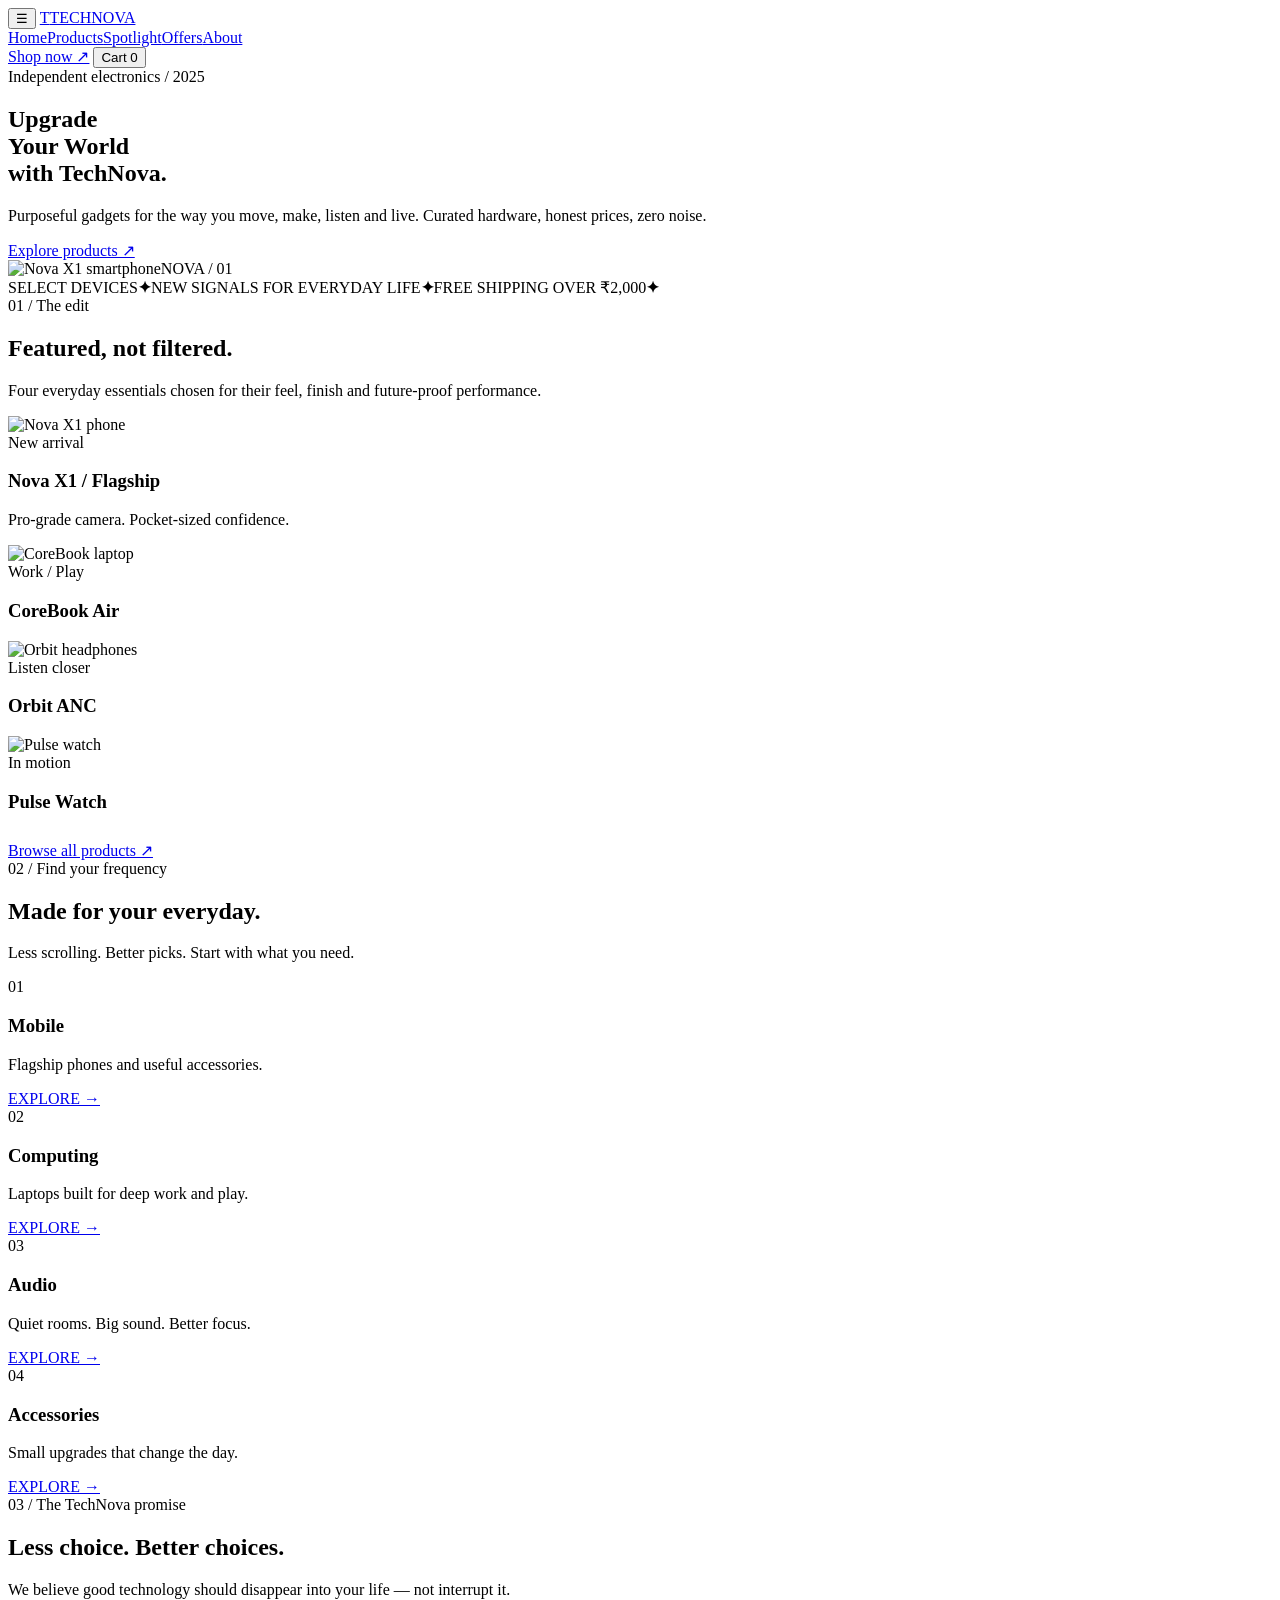
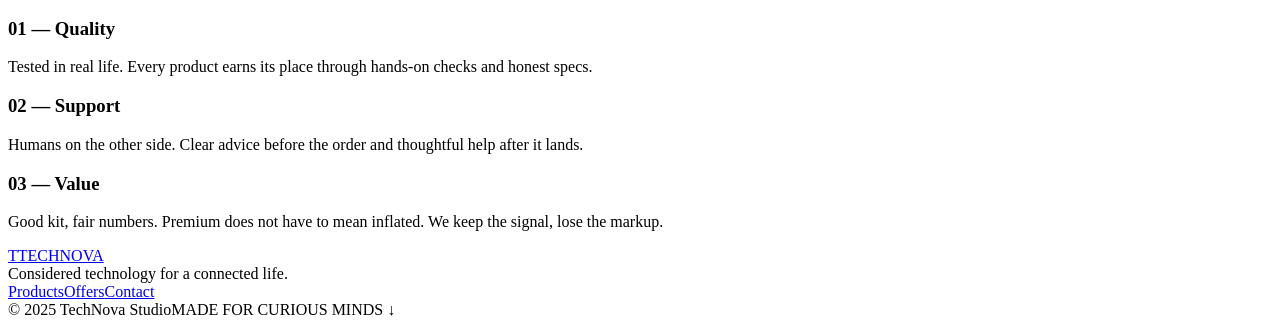
==== index.html @ 3a2dc0cf "Add files via upload" ====
<!DOCTYPE html>
<html lang="en"><head><meta charset="utf-8"/><meta content="width=device-width, initial-scale=1.0" name="viewport"/><title>TechNova — Considered Electronics</title><link href="css/style.css" rel="stylesheet"/><link rel="stylesheet" href="css/interactive.css"></head><body>
<header class="site-header"><button aria-expanded="false" aria-label="Open navigation menu" class="menu-toggle" type="button">☰</button>
<a class="brand" href="index.html"><span class="brand-mark">T</span><span>TECHNOVA</span></a>
<nav aria-label="Main navigation" class="nav"><a class="active" href="index.html">Home</a><a class="" href="products.html">Products</a><a class="" href="product-details.html">Spotlight</a><a class="" href="offers.html">Offers</a><a class="" href="about.html">About</a></nav>
<a class="pill" href="products.html">Shop now ↗</a>
<button aria-label="Open shopping cart" class="pill cart-trigger" type="button">Cart <span class="cart-count">0</span></button></header><main>
<section class="container hero"><div><div class="eyebrow">Independent electronics / 2025</div><h1>Upgrade<br/>Your World<br/><span>with TechNova.</span></h1><p>Purposeful gadgets for the way you move, make, listen and live. Curated hardware, honest prices, zero noise.</p><a class="button" href="products.html">Explore products ↗</a></div>
<div class="hero-art"><div class="orbit"></div><img alt="Nova X1 smartphone" class="hero-product" src="https://images.unsplash.com/photo-1592899677977-9c10ca588bbd?auto=format&amp;fit=crop&amp;w=900&amp;q=85"/><span class="hero-tag">NOVA / 01</span></div></section>
<div class="ticker"><div class="container ticker-inner"><span>SELECT DEVICES</span><b>✦</b><span>NEW SIGNALS FOR EVERYDAY LIFE</span><b>✦</b><span>FREE SHIPPING OVER ₹2,000</span><b>✦</b></div></div>
<section class="section container"><div class="section-head"><div><div class="eyebrow">01 / The edit</div><h2>Featured, not filtered.</h2></div><p>Four everyday essentials chosen for their feel, finish and future-proof performance.</p></div>
<div class="product-mosaic">
<article class="product-tile"><img alt="Nova X1 phone" src="https://images.unsplash.com/photo-1592899677977-9c10ca588bbd?auto=format&amp;fit=crop&amp;w=900&amp;q=85"/><div class="tile-content"><span class="new-label">New arrival</span><div><h3>Nova X1 / Flagship</h3><p>Pro-grade camera. Pocket-sized confidence.</p></div></div></article>
<article class="product-tile"><img alt="CoreBook laptop" src="https://images.unsplash.com/photo-1496150458551-1403e1e9ba9b?auto=format&amp;fit=crop&amp;w=900&amp;q=85"/><div class="tile-content"><div><span class="tile-label">Work / Play</span><h3>CoreBook Air</h3></div></div></article>
<article class="product-tile"><img alt="Orbit headphones" src="https://images.unsplash.com/photo-1505740420928-5e560c06d30e?auto=format&amp;fit=crop&amp;w=900&amp;q=85"/><div class="tile-content"><div><span class="tile-label">Listen closer</span><h3>Orbit ANC</h3></div></div></article>
<article class="product-tile"><img alt="Pulse watch" src="https://images.unsplash.com/photo-1523275335684-37898b6baf30?auto=format&amp;fit=crop&amp;w=900&amp;q=85"/><div class="tile-content"><div><span class="tile-label">In motion</span><h3>Pulse Watch</h3></div></div></article>
</div><div style="margin-top:28px"><a class="button" href="products.html">Browse all products ↗</a></div></section>
<section class="section container"><div class="section-head"><div><div class="eyebrow">02 / Find your frequency</div><h2>Made for your everyday.</h2></div><p>Less scrolling. Better picks. Start with what you need.</p></div><div class="category-grid">
<div class="category-card"><div class="number">01</div><h3>Mobile</h3><p>Flagship phones and useful accessories.</p><a href="products.html">EXPLORE →</a></div>
<div class="category-card"><div class="number">02</div><h3>Computing</h3><p>Laptops built for deep work and play.</p><a href="products.html">EXPLORE →</a></div>
<div class="category-card"><div class="number">03</div><h3>Audio</h3><p>Quiet rooms. Big sound. Better focus.</p><a href="products.html">EXPLORE →</a></div>
<div class="category-card"><div class="number">04</div><h3>Accessories</h3><p>Small upgrades that change the day.</p><a href="products.html">EXPLORE →</a></div>
</div></section>
<section class="section container"><div class="section-head"><div><div class="eyebrow">03 / The TechNova promise</div><h2>Less choice. Better choices.</h2></div><p>We believe good technology should disappear into your life — not interrupt it.</p></div><div class="promise-grid">
<div class="promise-card"><h3>01 — Quality</h3><p>Tested in real life. Every product earns its place through hands-on checks and honest specs.</p></div>
<div class="promise-card"><h3>02 — Support</h3><p>Humans on the other side. Clear advice before the order and thoughtful help after it lands.</p></div>
<div class="promise-card"><h3>03 — Value</h3><p>Good kit, fair numbers. Premium does not have to mean inflated. We keep the signal, lose the markup.</p></div>
</div></section></main><footer class="site-footer"><div class="container">
<div class="footer-top"><div><a class="brand" href="index.html"><span class="brand-mark">T</span><span>TECHNOVA</span></a><div class="footer-tagline">Considered technology for a connected life.</div></div>
<div class="footer-links"><a href="products.html">Products</a><a href="offers.html">Offers</a><a href="about.html">Contact</a></div></div>
<div class="footer-bottom"><span>© 2025 TechNova Studio</span><span class="mono">MADE FOR CURIOUS MINDS ↓</span></div>
</div></footer><script defer="True" src="js/script.js"></script></body></html>
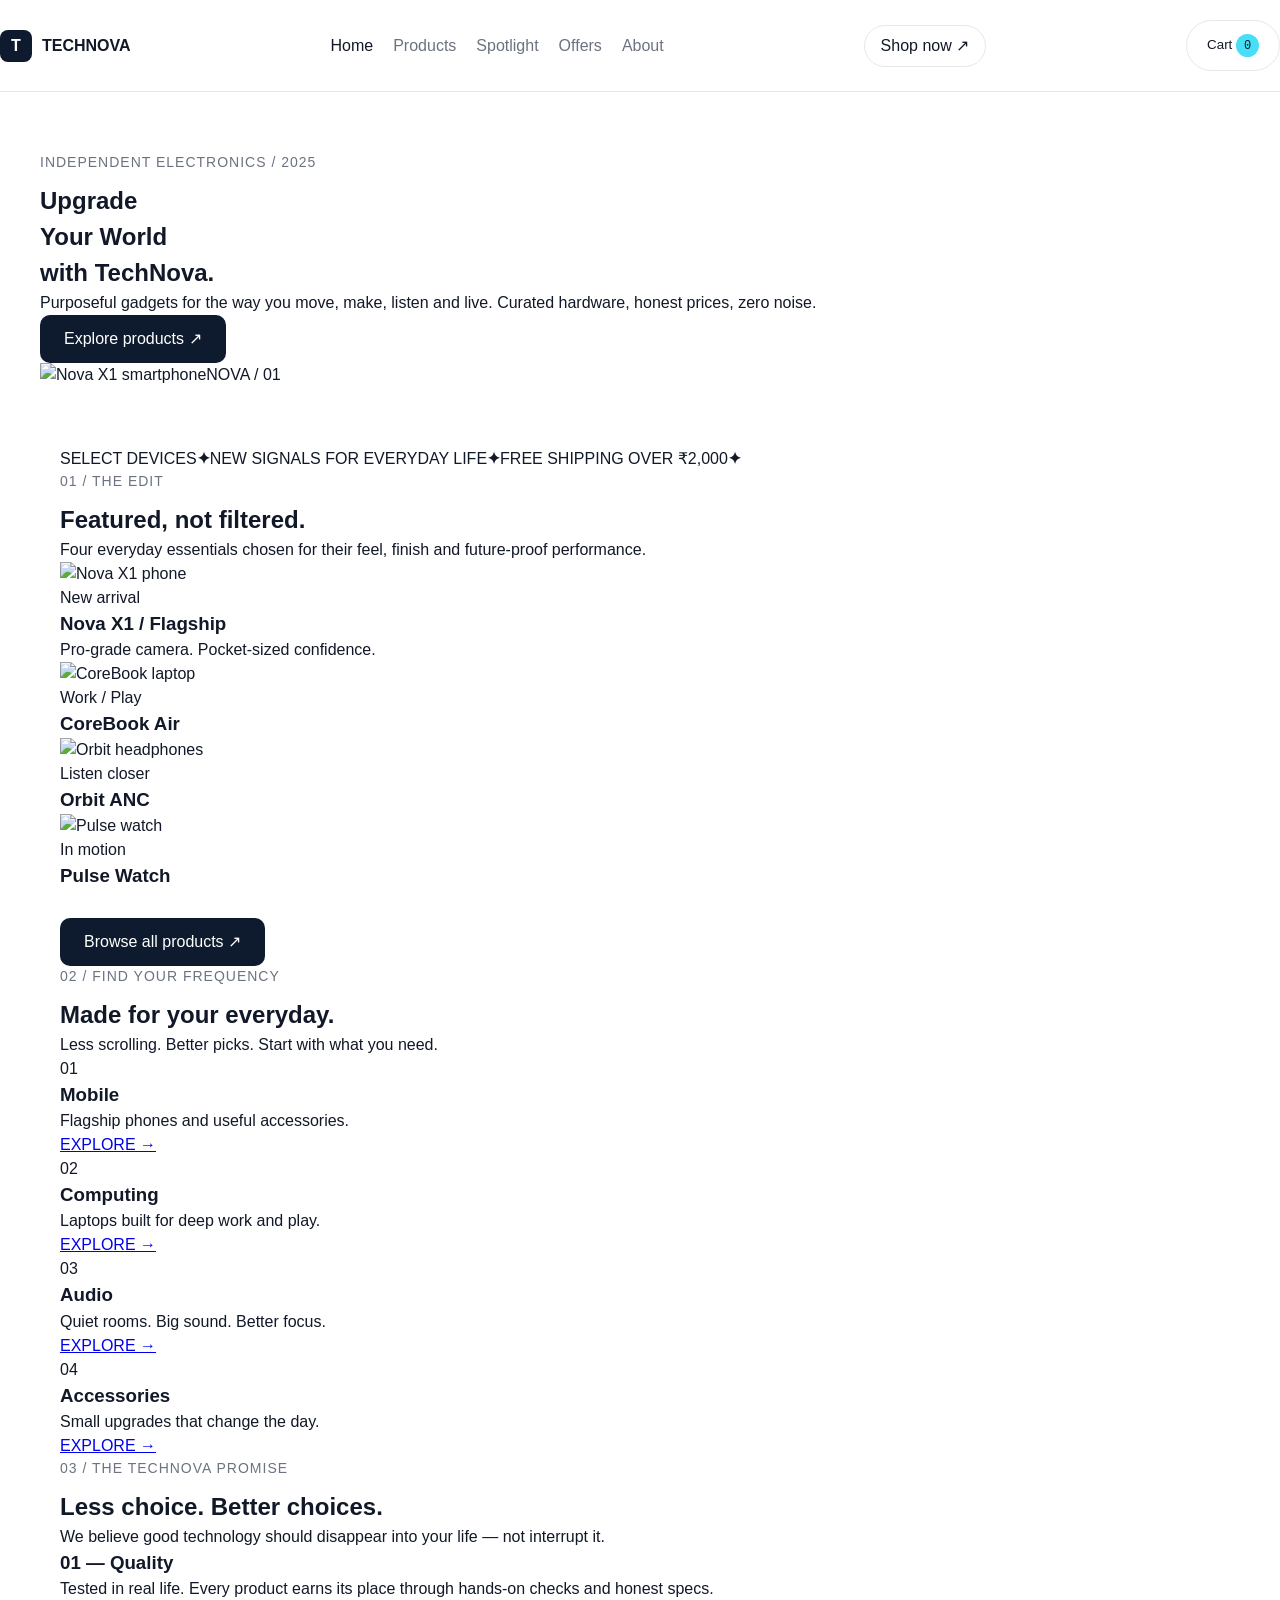
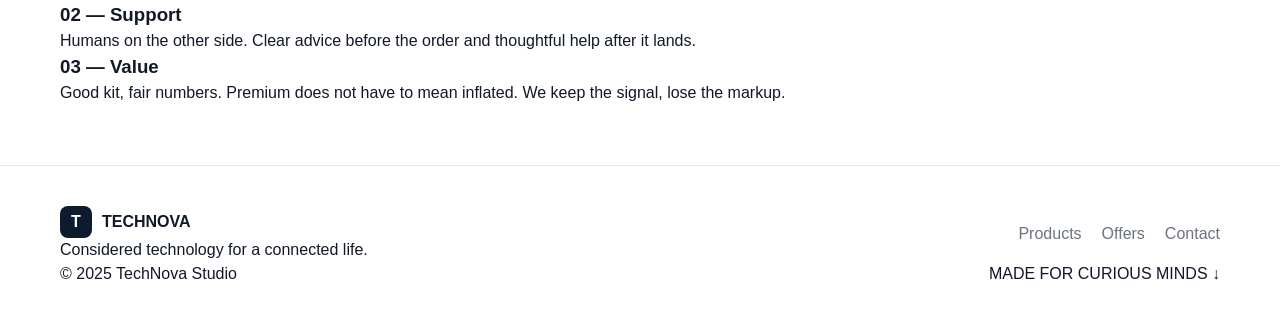
==== commit be7da261: "Rename 1_index.html to index.html" ====
--- a/index.html
+++ b/index.html
@@ -29,4 +29,4 @@
 <div class="footer-top"><div><a class="brand" href="index.html"><span class="brand-mark">T</span><span>TECHNOVA</span></a><div class="footer-tagline">Considered technology for a connected life.</div></div>
 <div class="footer-links"><a href="products.html">Products</a><a href="offers.html">Offers</a><a href="about.html">Contact</a></div></div>
 <div class="footer-bottom"><span>© 2025 TechNova Studio</span><span class="mono">MADE FOR CURIOUS MINDS ↓</span></div>
-</div></footer><script defer="True" src="js/script.js"></script></body></html>+</div></footer><script defer="True" src="js/script.js"></script></body></html>
--- a/css/style.css
+++ b/css/style.css
@@ -0,0 +1,156 @@
+:root {
+  --navy: #0e1b2e;
+  --navy-deep: #061326;
+  --cyan: #46dff6;
+  --ink: #111827;
+  --muted: #6b7280;
+  --border: #e5e7eb;
+}
+
+* {
+  margin: 0;
+  padding: 0;
+  box-sizing: border-box;
+}
+
+body {
+  font-family: -apple-system, BlinkMacSystemFont, "Segoe UI", Roboto, sans-serif;
+  color: var(--ink);
+  background: #ffffff;
+  line-height: 1.5;
+}
+
+.container {
+  max-width: 1200px;
+  margin: 0 auto;
+  padding: 0 20px;
+}
+
+/* Header & Nav */
+.site-header {
+  display: flex;
+  align-items: center;
+  justify-content: space-between;
+  padding: 20px 0;
+  border-bottom: 1px solid var(--border);
+}
+
+.brand {
+  display: flex;
+  align-items: center;
+  gap: 10px;
+  font-weight: 700;
+  text-decoration: none;
+  color: var(--ink);
+}
+
+.brand-mark {
+  background: var(--navy);
+  color: #fff;
+  width: 32px;
+  height: 32px;
+  display: grid;
+  place-items: center;
+  border-radius: 8px;
+}
+
+.nav {
+  display: flex;
+  gap: 20px;
+}
+
+.nav a {
+  text-decoration: none;
+  color: var(--muted);
+  font-weight: 500;
+}
+
+.nav a.active, .nav a:hover {
+  color: var(--ink);
+}
+
+.pill {
+  border: 1px solid var(--border);
+  padding: 8px 16px;
+  border-radius: 50px;
+  text-decoration: none;
+  color: var(--ink);
+  background: #fff;
+  cursor: pointer;
+}
+
+/* Buttons */
+.button {
+  display: inline-block;
+  background: var(--navy);
+  color: #fff;
+  padding: 12px 24px;
+  border-radius: 10px;
+  text-decoration: none;
+  border: none;
+  cursor: pointer;
+  font-weight: 500;
+}
+
+/* Hero & Intro */
+.page-intro, .hero {
+  padding: 60px 0;
+}
+
+.eyebrow {
+  color: var(--muted);
+  font-size: 14px;
+  text-transform: uppercase;
+  letter-spacing: 1px;
+  margin-bottom: 10px;
+}
+
+/* Product Cards Grid */
+.products-grid {
+  display: grid;
+  grid-template-columns: repeat(auto-fill, minmax(260px, 1fr));
+  gap: 24px;
+  padding: 40px 0;
+}
+
+.product-card {
+  border: 1px solid var(--border);
+  border-radius: 16px;
+  overflow: hidden;
+  background: #fff;
+}
+
+.product-image img {
+  width: 100%;
+  height: 220px;
+  object-fit: cover;
+}
+
+.product-info {
+  padding: 20px;
+}
+
+.price {
+  font-weight: 700;
+  font-size: 18px;
+  margin: 10px 0;
+}
+
+/* Footer */
+.site-footer {
+  border-top: 1px solid var(--border);
+  padding: 40px 0;
+  margin-top: 60px;
+}
+
+.footer-top, .footer-bottom {
+  display: flex;
+  justify-content: space-between;
+  align-items: center;
+}
+
+.footer-links a {
+  margin-left: 20px;
+  color: var(--muted);
+  text-decoration: none;
+}
--- a/css/interactive.css
+++ b/css/interactive.css
@@ -0,0 +1,61 @@
+/* TechNova enhancements — append-only stylesheet; keeps your original style.css intact */
+.menu-toggle { display:none; border:0; background:var(--navy); color:#fff; width:42px; height:42px; border-radius:12px; font-size:23px; cursor:pointer; }
+.cart-trigger { gap:9px; padding:13px 20px; }
+.cart-count { display:inline-grid; place-items:center; min-width:23px; height:23px; padding:0 6px; border-radius:50px; background:var(--cyan); color:var(--ink); font:12px 'DM Mono',monospace; }
+.product-actions { display:flex; align-items:center; gap:10px; margin-top:14px; }
+.product-actions .button { margin-top:0; flex:1; }
+.wishlist-btn { width:43px; height:43px; border:1px solid #dfe5ed; border-radius:50%; background:#fff; color:var(--ink); font-size:22px; cursor:pointer; transition:.2s; }
+.wishlist-btn:hover, .wishlist-btn.is-active { color:#e34868; border-color:#e34868; background:#fff4f6; }
+.shop-toolbar { display:grid; grid-template-columns:1.5fr 1fr 1fr; gap:13px; margin:-12px 0 28px; }
+.shop-toolbar input, .shop-toolbar select { min-height:50px; }
+.product-card[hidden] { display:none !important; }
+.no-results { grid-column:1/-1; padding:35px; text-align:center; color:var(--muted); background:#f6f9fc; border-radius:18px; }
+.tn-toast { position:fixed; z-index:1200; left:50%; bottom:26px; transform:translate(-50%,20px); opacity:0; pointer-events:none; background:var(--navy-deep); color:white; padding:14px 22px; border-radius:14px; box-shadow:0 12px 35px #06132630; transition:.25s; max-width:calc(100% - 30px); text-align:center; }
+.tn-toast.show { opacity:1; transform:translate(-50%,0); }
+.cart-drawer { position:fixed; inset:0; z-index:1100; visibility:hidden; pointer-events:none; }
+.cart-drawer.open { visibility:visible; pointer-events:auto; }
+.cart-backdrop { position:absolute; inset:0; background:#06132688; opacity:0; transition:.25s; }
+.cart-drawer.open .cart-backdrop { opacity:1; }
+.cart-panel { position:absolute; right:0; top:0; height:100%; width:min(470px,100%); background:#fff; padding:28px; display:flex; flex-direction:column; transform:translateX(100%); transition:transform .3s ease; box-shadow:-20px 0 60px #06132620; }
+.cart-drawer.open .cart-panel { transform:translateX(0); }
+.cart-heading { display:flex; justify-content:space-between; align-items:center; border-bottom:1px solid #edf0f4; padding-bottom:20px; }
+.cart-heading h2 { margin:7px 0 0; font-size:28px; letter-spacing:-.05em; }
+.cart-close { border:0; background:#f1f5f9; border-radius:50%; width:40px; height:40px; font-size:25px; cursor:pointer; }
+.cart-items { overflow:auto; flex:1; padding:12px 0; }
+.cart-empty { text-align:center; padding:60px 10px; color:var(--muted); }
+.cart-empty span { font-size:38px; }
+.cart-empty h3 { color:var(--ink); }
+.cart-row { display:flex; justify-content:space-between; align-items:center; gap:14px; padding:17px 0; border-bottom:1px solid #edf0f4; }
+.cart-item-copy { display:grid; gap:6px; }
+.cart-item-copy strong { font-size:14px; }
+.cart-item-copy span { color:var(--muted); font-size:13px; }
+.cart-item-controls { display:flex; align-items:center; gap:8px; }
+.cart-item-controls button:not(.remove-item) { border:1px solid #dfe5ed; background:white; width:28px; height:28px; border-radius:8px; cursor:pointer; }
+.cart-item-controls span { min-width:14px; text-align:center; }
+.cart-item-controls .remove-item { border:0; background:none; color:#d34a60; cursor:pointer; font-size:12px; }
+.cart-bottom { border-top:1px solid #edf0f4; padding-top:20px; }
+.cart-total { display:flex; justify-content:space-between; font-size:17px; }
+.cart-note { color:var(--muted); font-size:12px; }
+.checkout-btn { width:100%; }
+body.cart-open { overflow:hidden; }
+.reveal { opacity:0; transform:translateY(20px); transition:opacity .55s ease, transform .55s ease; }
+.reveal.is-visible { opacity:1; transform:translateY(0); }
+@media (max-width:900px) {
+  .site-header { position:relative; }
+  .menu-toggle { display:inline-grid; place-items:center; order:0; }
+  .site-header .brand { margin-right:auto; }
+  .site-header .nav { display:none; order:4; width:100%; padding:12px 0 4px; }
+  .site-header.menu-open .nav { display:flex; }
+  .site-header .cart-trigger { order:2; }
+}
+@media (max-width:600px) {
+  .shop-toolbar { grid-template-columns:1fr; margin-top:0; }
+  .cart-panel { padding:22px 18px; }
+  .cart-row { align-items:flex-start; flex-direction:column; }
+  .cart-item-controls { width:100%; }
+  .cart-item-controls .remove-item { margin-left:auto; }
+}
+@media (prefers-reduced-motion:reduce) {
+  *, *::before, *::after { scroll-behavior:auto !important; transition-duration:.01ms !important; animation-duration:.01ms !important; }
+  .reveal { opacity:1; transform:none; }
+}
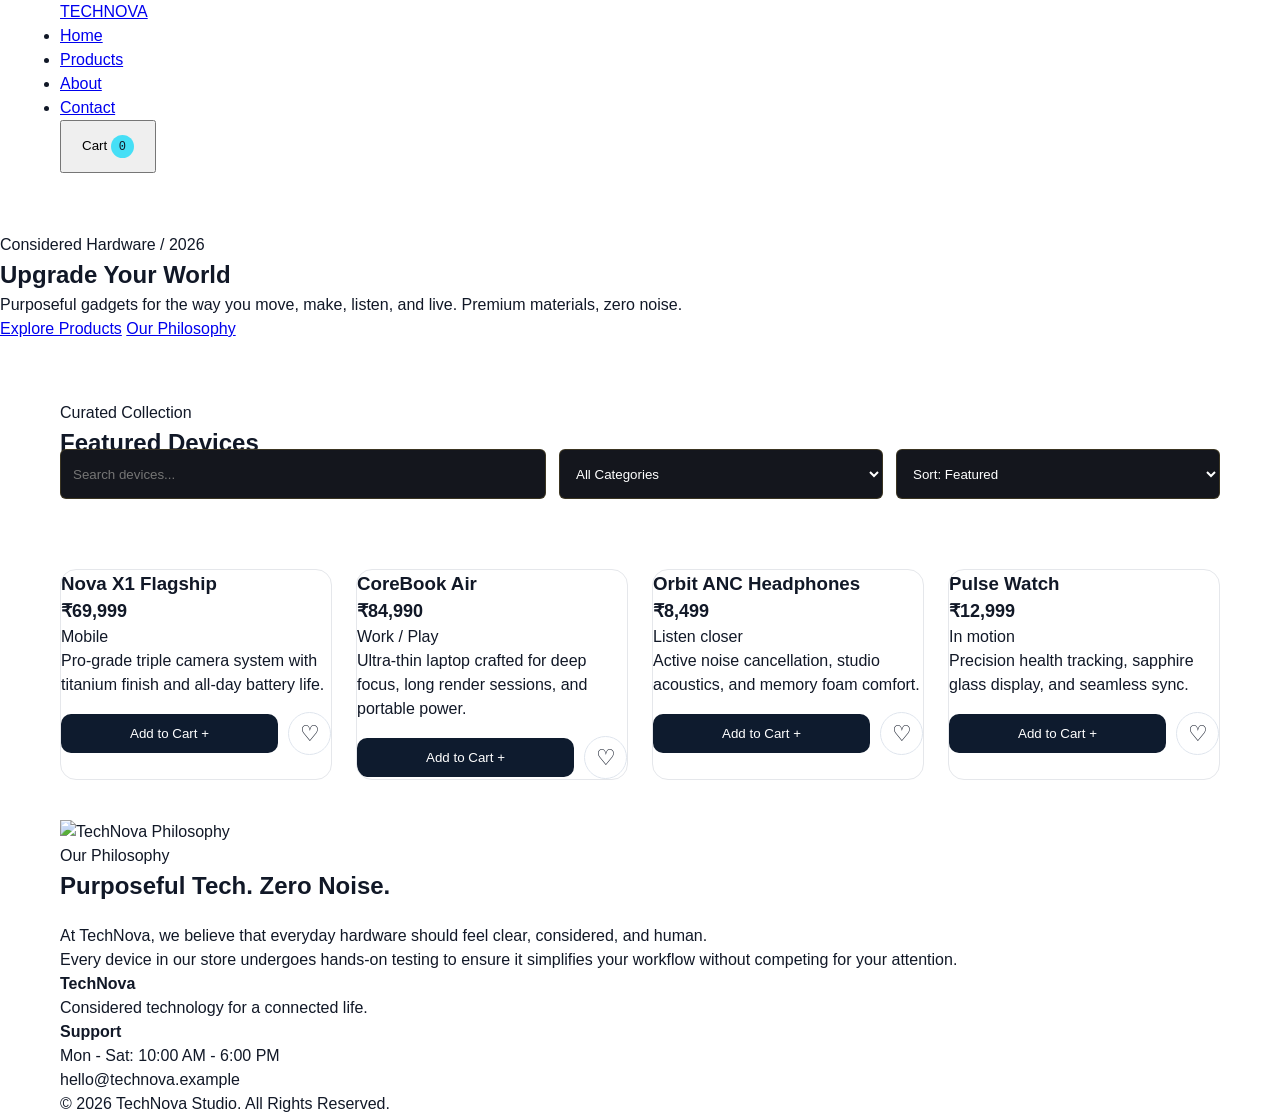
==== commit 4c5143d4: "Update index.html" ====
--- a/index.html
+++ b/index.html
@@ -1,32 +1,192 @@
 <!DOCTYPE html>
-<html lang="en"><head><meta charset="utf-8"/><meta content="width=device-width, initial-scale=1.0" name="viewport"/><title>TechNova — Considered Electronics</title><link href="css/style.css" rel="stylesheet"/><link rel="stylesheet" href="css/interactive.css"></head><body>
-<header class="site-header"><button aria-expanded="false" aria-label="Open navigation menu" class="menu-toggle" type="button">☰</button>
-<a class="brand" href="index.html"><span class="brand-mark">T</span><span>TECHNOVA</span></a>
-<nav aria-label="Main navigation" class="nav"><a class="active" href="index.html">Home</a><a class="" href="products.html">Products</a><a class="" href="product-details.html">Spotlight</a><a class="" href="offers.html">Offers</a><a class="" href="about.html">About</a></nav>
-<a class="pill" href="products.html">Shop now ↗</a>
-<button aria-label="Open shopping cart" class="pill cart-trigger" type="button">Cart <span class="cart-count">0</span></button></header><main>
-<section class="container hero"><div><div class="eyebrow">Independent electronics / 2025</div><h1>Upgrade<br/>Your World<br/><span>with TechNova.</span></h1><p>Purposeful gadgets for the way you move, make, listen and live. Curated hardware, honest prices, zero noise.</p><a class="button" href="products.html">Explore products ↗</a></div>
-<div class="hero-art"><div class="orbit"></div><img alt="Nova X1 smartphone" class="hero-product" src="https://images.unsplash.com/photo-1592899677977-9c10ca588bbd?auto=format&amp;fit=crop&amp;w=900&amp;q=85"/><span class="hero-tag">NOVA / 01</span></div></section>
-<div class="ticker"><div class="container ticker-inner"><span>SELECT DEVICES</span><b>✦</b><span>NEW SIGNALS FOR EVERYDAY LIFE</span><b>✦</b><span>FREE SHIPPING OVER ₹2,000</span><b>✦</b></div></div>
-<section class="section container"><div class="section-head"><div><div class="eyebrow">01 / The edit</div><h2>Featured, not filtered.</h2></div><p>Four everyday essentials chosen for their feel, finish and future-proof performance.</p></div>
-<div class="product-mosaic">
-<article class="product-tile"><img alt="Nova X1 phone" src="https://images.unsplash.com/photo-1592899677977-9c10ca588bbd?auto=format&amp;fit=crop&amp;w=900&amp;q=85"/><div class="tile-content"><span class="new-label">New arrival</span><div><h3>Nova X1 / Flagship</h3><p>Pro-grade camera. Pocket-sized confidence.</p></div></div></article>
-<article class="product-tile"><img alt="CoreBook laptop" src="https://images.unsplash.com/photo-1496150458551-1403e1e9ba9b?auto=format&amp;fit=crop&amp;w=900&amp;q=85"/><div class="tile-content"><div><span class="tile-label">Work / Play</span><h3>CoreBook Air</h3></div></div></article>
-<article class="product-tile"><img alt="Orbit headphones" src="https://images.unsplash.com/photo-1505740420928-5e560c06d30e?auto=format&amp;fit=crop&amp;w=900&amp;q=85"/><div class="tile-content"><div><span class="tile-label">Listen closer</span><h3>Orbit ANC</h3></div></div></article>
-<article class="product-tile"><img alt="Pulse watch" src="https://images.unsplash.com/photo-1523275335684-37898b6baf30?auto=format&amp;fit=crop&amp;w=900&amp;q=85"/><div class="tile-content"><div><span class="tile-label">In motion</span><h3>Pulse Watch</h3></div></div></article>
-</div><div style="margin-top:28px"><a class="button" href="products.html">Browse all products ↗</a></div></section>
-<section class="section container"><div class="section-head"><div><div class="eyebrow">02 / Find your frequency</div><h2>Made for your everyday.</h2></div><p>Less scrolling. Better picks. Start with what you need.</p></div><div class="category-grid">
-<div class="category-card"><div class="number">01</div><h3>Mobile</h3><p>Flagship phones and useful accessories.</p><a href="products.html">EXPLORE →</a></div>
-<div class="category-card"><div class="number">02</div><h3>Computing</h3><p>Laptops built for deep work and play.</p><a href="products.html">EXPLORE →</a></div>
-<div class="category-card"><div class="number">03</div><h3>Audio</h3><p>Quiet rooms. Big sound. Better focus.</p><a href="products.html">EXPLORE →</a></div>
-<div class="category-card"><div class="number">04</div><h3>Accessories</h3><p>Small upgrades that change the day.</p><a href="products.html">EXPLORE →</a></div>
-</div></section>
-<section class="section container"><div class="section-head"><div><div class="eyebrow">03 / The TechNova promise</div><h2>Less choice. Better choices.</h2></div><p>We believe good technology should disappear into your life — not interrupt it.</p></div><div class="promise-grid">
-<div class="promise-card"><h3>01 — Quality</h3><p>Tested in real life. Every product earns its place through hands-on checks and honest specs.</p></div>
-<div class="promise-card"><h3>02 — Support</h3><p>Humans on the other side. Clear advice before the order and thoughtful help after it lands.</p></div>
-<div class="promise-card"><h3>03 — Value</h3><p>Good kit, fair numbers. Premium does not have to mean inflated. We keep the signal, lose the markup.</p></div>
-</div></section></main><footer class="site-footer"><div class="container">
-<div class="footer-top"><div><a class="brand" href="index.html"><span class="brand-mark">T</span><span>TECHNOVA</span></a><div class="footer-tagline">Considered technology for a connected life.</div></div>
-<div class="footer-links"><a href="products.html">Products</a><a href="offers.html">Offers</a><a href="about.html">Contact</a></div></div>
-<div class="footer-bottom"><span>© 2025 TechNova Studio</span><span class="mono">MADE FOR CURIOUS MINDS ↓</span></div>
-</div></footer><script defer="True" src="js/script.js"></script></body></html>
+<html lang="en">
+<head>
+  <meta charset="UTF-8" />
+  <meta name="viewport" content="width=device-width, initial-scale=1.0" />
+  <title>TechNova | Premium Electronics & Design</title>
+  
+  <!-- Google Fonts -->
+  <link rel="preconnect" href="https://fonts.googleapis.com">
+  <link rel="preconnect" href="https://fonts.gstatic.com" crossorigin>
+  <link href="https://fonts.googleapis.com/css2?family=Cinzel:wght@400;600;700&family=Plus+Jakarta+Sans:wght@300;400;500;600&display=swap" rel="stylesheet">
+  
+  <!-- Custom Stylesheets -->
+  <link rel="stylesheet" href="css/style.css">
+  <link rel="stylesheet" href="css/interactive.css">
+</head>
+<body>
+
+  <!-- ==========================================
+       HEADER & NAVIGATION
+       ========================================== -->
+  <header>
+    <div class="container nav-container">
+      <button class="menu-toggle" aria-label="Toggle navigation">☰</button>
+      <a href="index.html" class="logo">TECHNOVA</a>
+
+      <ul class="nav-links">
+        <li><a href="#hero">Home</a></li>
+        <li><a href="#products">Products</a></li>
+        <li><a href="#about">About</a></li>
+        <li><a href="#contact">Contact</a></li>
+      </ul>
+
+      <div style="display: flex; gap: 10px; align-items: center;">
+        <button class="btn-reserve-nav cart-trigger" type="button">
+          Cart <span class="cart-count">0</span>
+        </button>
+      </div>
+    </div>
+  </header>
+
+  <!-- ==========================================
+       HERO SECTION
+       ========================================== -->
+  <section id="hero" class="hero">
+    <div class="hero-content">
+      <p class="hero-subtitle">Considered Hardware / 2026</p>
+      <h1 class="hero-title">Upgrade Your World</h1>
+      <p class="hero-description">Purposeful gadgets for the way you move, make, listen, and live. Premium materials, zero noise.</p>
+      <div class="hero-actions">
+        <a href="#products" class="btn-primary">Explore Products</a>
+        <a href="#about" class="btn-secondary">Our Philosophy</a>
+      </div>
+    </div>
+  </section>
+
+  <!-- ==========================================
+       PRODUCTS CATALOG SECTION
+       ========================================== -->
+  <section id="products" class="section-padding menu-section">
+    <div class="container">
+      <div class="section-header">
+        <p class="section-subtitle">Curated Collection</p>
+        <h2 class="section-title">Featured Devices</h2>
+      </div>
+
+      <!-- Controls for JS Search & Filters -->
+      <div class="shop-toolbar" style="margin-bottom: 30px;">
+        <input type="search" id="product-search" placeholder="Search devices..." aria-label="Search products" style="padding: 12px; background: #14161d; border: 1px solid rgba(212, 175, 55, 0.2); color: #fff; border-radius: 6px;">
+        
+        <select id="category-filter" aria-label="Filter category" style="padding: 12px; background: #14161d; border: 1px solid rgba(212, 175, 55, 0.2); color: #fff; border-radius: 6px;">
+          <option value="all">All Categories</option>
+          <option value="mobile">Mobile</option>
+          <option value="computing">Computing</option>
+          <option value="audio">Audio</option>
+        </select>
+
+        <select id="price-sort" aria-label="Sort products" style="padding: 12px; background: #14161d; border: 1px solid rgba(212, 175, 55, 0.2); color: #fff; border-radius: 6px;">
+          <option value="default">Sort: Featured</option>
+          <option value="low-high">Price: Low to High</option>
+          <option value="high-low">Price: High to Low</option>
+        </select>
+      </div>
+
+      <!-- Products Grid -->
+      <div class="products-grid menu-grid">
+        
+        <!-- Product 1 -->
+        <article class="product-card menu-card starter">
+          <div class="menu-card-header">
+            <h3 class="dish-title">Nova X1 Flagship</h3>
+            <span class="dish-price price">₹69,999</span>
+          </div>
+          <p class="dish-desc tile-label">Mobile</p>
+          <p class="dish-desc">Pro-grade triple camera system with titanium finish and all-day battery life.</p>
+          <div class="product-actions" style="margin-top: 15px;">
+            <button class="button add-to-cart btn-primary" data-name="Nova X1 Flagship" data-price="69999">Add to Cart +</button>
+            <button class="wishlist-btn" data-name="Nova X1 Flagship" aria-label="Wishlist">♡</button>
+          </div>
+        </article>
+
+        <!-- Product 2 -->
+        <article class="product-card menu-card main">
+          <div class="menu-card-header">
+            <h3 class="dish-title">CoreBook Air</h3>
+            <span class="dish-price price">₹84,990</span>
+          </div>
+          <p class="dish-desc tile-label">Work / Play</p>
+          <p class="dish-desc">Ultra-thin laptop crafted for deep focus, long render sessions, and portable power.</p>
+          <div class="product-actions" style="margin-top: 15px;">
+            <button class="button add-to-cart btn-primary" data-name="CoreBook Air" data-price="84990">Add to Cart +</button>
+            <button class="wishlist-btn" data-name="CoreBook Air" aria-label="Wishlist">♡</button>
+          </div>
+        </article>
+
+        <!-- Product 3 -->
+        <article class="product-card menu-card special">
+          <div class="menu-card-header">
+            <h3 class="dish-title">Orbit ANC Headphones</h3>
+            <span class="dish-price price">₹8,499</span>
+          </div>
+          <p class="dish-desc tile-label">Listen closer</p>
+          <p class="dish-desc">Active noise cancellation, studio acoustics, and memory foam comfort.</p>
+          <div class="product-actions" style="margin-top: 15px;">
+            <button class="button add-to-cart btn-primary" data-name="Orbit ANC Headphones" data-price="8499">Add to Cart +</button>
+            <button class="wishlist-btn" data-name="Orbit ANC Headphones" aria-label="Wishlist">♡</button>
+          </div>
+        </article>
+
+        <!-- Product 4 -->
+        <article class="product-card menu-card dessert">
+          <div class="menu-card-header">
+            <h3 class="dish-title">Pulse Watch</h3>
+            <span class="dish-price price">₹12,999</span>
+          </div>
+          <p class="dish-desc tile-label">In motion</p>
+          <p class="dish-desc">Precision health tracking, sapphire glass display, and seamless sync.</p>
+          <div class="product-actions" style="margin-top: 15px;">
+            <button class="button add-to-cart btn-primary" data-name="Pulse Watch" data-price="12999">Add to Cart +</button>
+            <button class="wishlist-btn" data-name="Pulse Watch" aria-label="Wishlist">♡</button>
+          </div>
+        </article>
+
+      </div>
+    </div>
+  </section>
+
+  <!-- ==========================================
+       ABOUT SECTION
+       ========================================== -->
+  <section id="about" class="section-padding">
+    <div class="container">
+      <div class="about-grid">
+        <div class="about-image">
+          <img src="https://images.unsplash.com/photo-1550966871-3ed3cdb5ed0c?auto=format&fit=crop&w=800&q=80" alt="TechNova Philosophy">
+        </div>
+        <div class="about-text">
+          <p class="section-subtitle">Our Philosophy</p>
+          <h2 class="section-title" style="margin-bottom: 20px;">Purposeful Tech. Zero Noise.</h2>
+          <p>At TechNova, we believe that everyday hardware should feel clear, considered, and human.</p>
+          <p>Every device in our store undergoes hands-on testing to ensure it simplifies your workflow without competing for your attention.</p>
+        </div>
+      </div>
+    </div>
+  </section>
+
+  <!-- ==========================================
+       FOOTER
+       ========================================== -->
+  <footer>
+    <div class="container">
+      <div class="footer-grid">
+        <div class="footer-col">
+          <h4>TechNova</h4>
+          <p>Considered technology for a connected life.</p>
+        </div>
+        <div class="footer-col">
+          <h4>Support</h4>
+          <p>Mon - Sat: 10:00 AM - 6:00 PM</p>
+          <p>hello@technova.example</p>
+        </div>
+      </div>
+      <div class="copyright">
+        <p>&copy; 2026 TechNova Studio. All Rights Reserved.</p>
+      </div>
+    </div>
+  </footer>
+
+  <!-- Interactive JavaScript -->
+  <script defer src="js/script.js"></script>
+</body>
+</html>
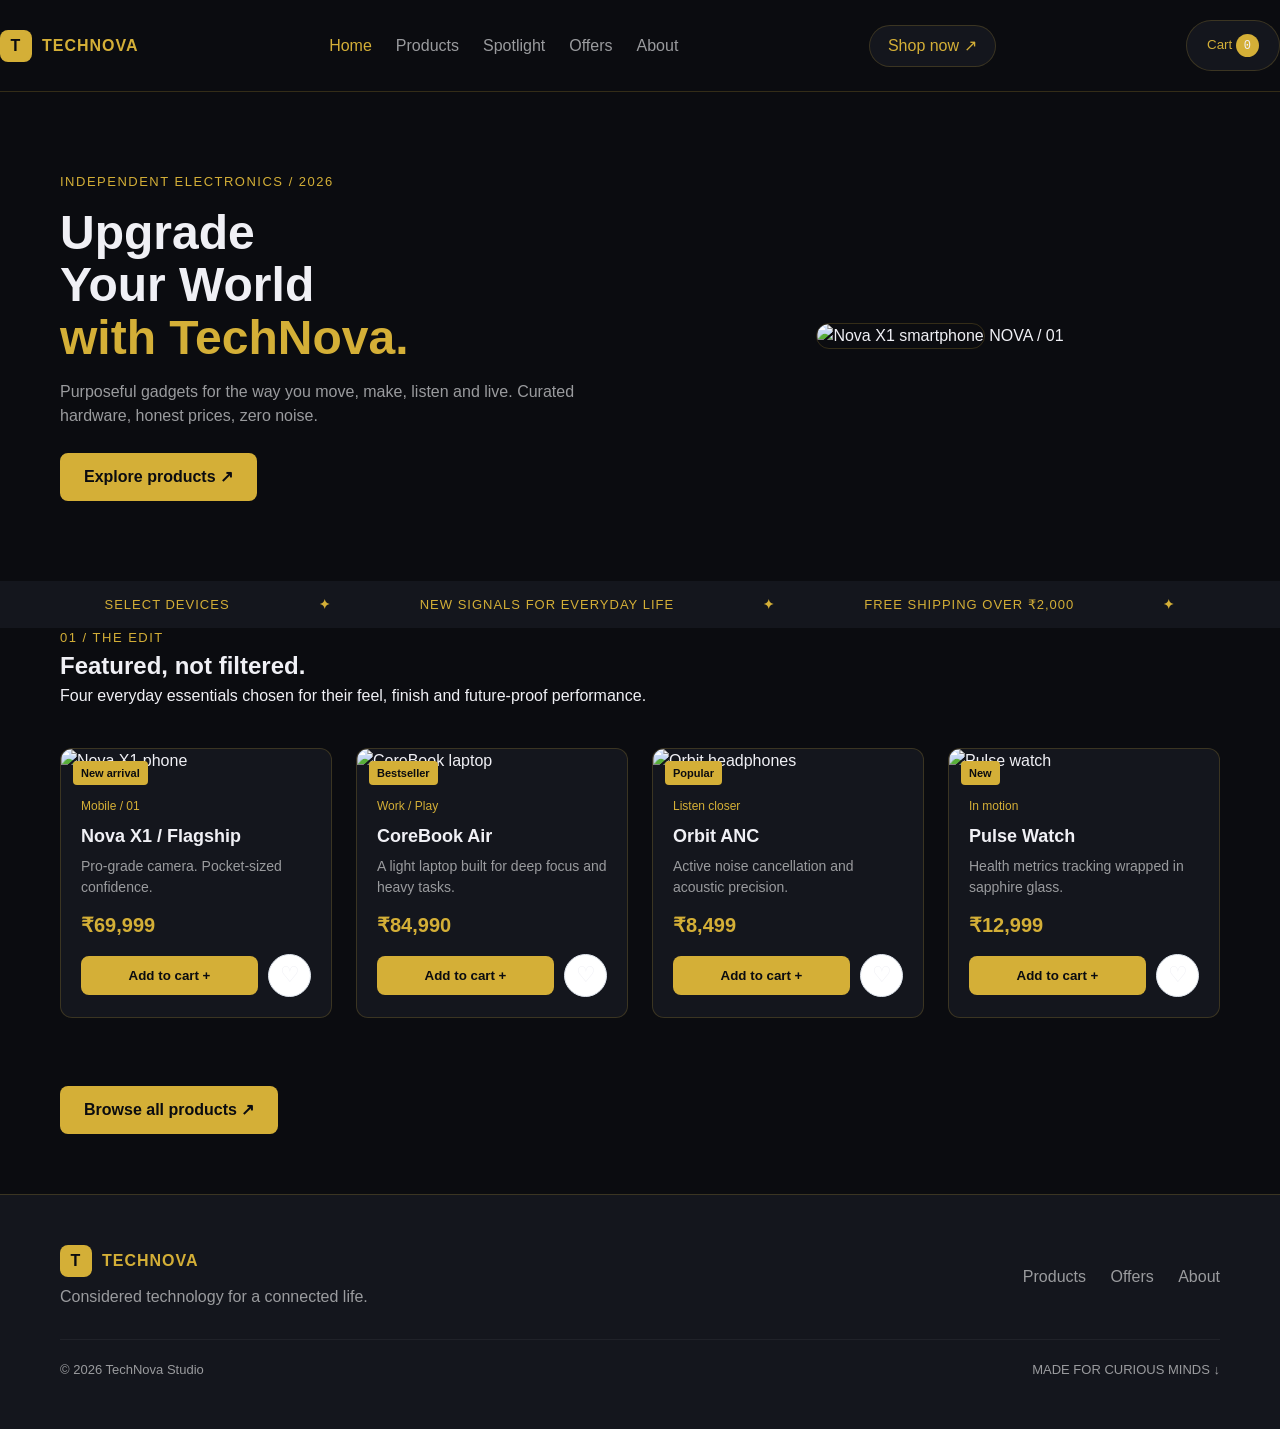
==== commit 844561dd: "Update index.html" ====
--- a/index.html
+++ b/index.html
@@ -1,192 +1,158 @@
 <!DOCTYPE html>
 <html lang="en">
 <head>
-  <meta charset="UTF-8" />
-  <meta name="viewport" content="width=device-width, initial-scale=1.0" />
-  <title>TechNova | Premium Electronics & Design</title>
-  
-  <!-- Google Fonts -->
-  <link rel="preconnect" href="https://fonts.googleapis.com">
-  <link rel="preconnect" href="https://fonts.gstatic.com" crossorigin>
-  <link href="https://fonts.googleapis.com/css2?family=Cinzel:wght@400;600;700&family=Plus+Jakarta+Sans:wght@300;400;500;600&display=swap" rel="stylesheet">
-  
-  <!-- Custom Stylesheets -->
-  <link rel="stylesheet" href="css/style.css">
-  <link rel="stylesheet" href="css/interactive.css">
+  <meta charset="utf-8"/>
+  <meta content="width=device-width, initial-scale=1.0" name="viewport"/>
+  <title>TechNova — Considered Electronics</title>
+  <link href="css/style.css" rel="stylesheet"/>
+  <link rel="stylesheet" href="css/interactive.css"/>
 </head>
 <body>
 
-  <!-- ==========================================
-       HEADER & NAVIGATION
-       ========================================== -->
-  <header>
-    <div class="container nav-container">
-      <button class="menu-toggle" aria-label="Toggle navigation">☰</button>
-      <a href="index.html" class="logo">TECHNOVA</a>
+  <header class="site-header">
+    <button aria-expanded="false" aria-label="Open navigation menu" class="menu-toggle" type="button">☰</button>
+    <a class="brand" href="index.html">
+      <span class="brand-mark">T</span><span>TECHNOVA</span>
+    </a>
+    <nav aria-label="Main navigation" class="nav">
+      <a class="active" href="index.html">Home</a>
+      <a href="products.html">Products</a>
+      <a href="product-details.html">Spotlight</a>
+      <a href="offers.html">Offers</a>
+      <a href="about.html">About</a>
+    </nav>
+    <a class="pill" href="products.html">Shop now ↗</a>
+    <button aria-label="Open shopping cart" class="pill cart-trigger" type="button">
+      Cart <span class="cart-count">0</span>
+    </button>
+  </header>
 
-      <ul class="nav-links">
-        <li><a href="#hero">Home</a></li>
-        <li><a href="#products">Products</a></li>
-        <li><a href="#about">About</a></li>
-        <li><a href="#contact">Contact</a></li>
-      </ul>
+  <main>
+    <section class="container hero">
+      <div>
+        <div class="eyebrow">Independent electronics / 2026</div>
+        <h1>Upgrade<br/>Your World<br/><span>with TechNova.</span></h1>
+        <p>Purposeful gadgets for the way you move, make, listen and live. Curated hardware, honest prices, zero noise.</p>
+        <a class="button" href="products.html">Explore products ↗</a>
+      </div>
+      <div class="hero-art">
+        <div class="orbit"></div>
+        <img alt="Nova X1 smartphone" class="hero-product" src="https://images.unsplash.com/photo-1592899677977-9c10ca588bbd?auto=format&amp;fit=crop&amp;w=900&amp;q=85"/>
+        <span class="hero-tag">NOVA / 01</span>
+      </div>
+    </section>
 
-      <div style="display: flex; gap: 10px; align-items: center;">
-        <button class="btn-reserve-nav cart-trigger" type="button">
-          Cart <span class="cart-count">0</span>
-        </button>
+    <div class="ticker">
+      <div class="container ticker-inner">
+        <span>SELECT DEVICES</span><b>✦</b><span>NEW SIGNALS FOR EVERYDAY LIFE</span><b>✦</b><span>FREE SHIPPING OVER ₹2,000</span><b>✦</b>
       </div>
     </div>
-  </header>
 
-  <!-- ==========================================
-       HERO SECTION
-       ========================================== -->
-  <section id="hero" class="hero">
-    <div class="hero-content">
-      <p class="hero-subtitle">Considered Hardware / 2026</p>
-      <h1 class="hero-title">Upgrade Your World</h1>
-      <p class="hero-description">Purposeful gadgets for the way you move, make, listen, and live. Premium materials, zero noise.</p>
-      <div class="hero-actions">
-        <a href="#products" class="btn-primary">Explore Products</a>
-        <a href="#about" class="btn-secondary">Our Philosophy</a>
-      </div>
-    </div>
-  </section>
-
-  <!-- ==========================================
-       PRODUCTS CATALOG SECTION
-       ========================================== -->
-  <section id="products" class="section-padding menu-section">
-    <div class="container">
-      <div class="section-header">
-        <p class="section-subtitle">Curated Collection</p>
-        <h2 class="section-title">Featured Devices</h2>
+    <section class="section container">
+      <div class="section-head">
+        <div>
+          <div class="eyebrow">01 / The edit</div>
+          <h2>Featured, not filtered.</h2>
+        </div>
+        <p>Four everyday essentials chosen for their feel, finish and future-proof performance.</p>
       </div>
 
-      <!-- Controls for JS Search & Filters -->
-      <div class="shop-toolbar" style="margin-bottom: 30px;">
-        <input type="search" id="product-search" placeholder="Search devices..." aria-label="Search products" style="padding: 12px; background: #14161d; border: 1px solid rgba(212, 175, 55, 0.2); color: #fff; border-radius: 6px;">
-        
-        <select id="category-filter" aria-label="Filter category" style="padding: 12px; background: #14161d; border: 1px solid rgba(212, 175, 55, 0.2); color: #fff; border-radius: 6px;">
-          <option value="all">All Categories</option>
-          <option value="mobile">Mobile</option>
-          <option value="computing">Computing</option>
-          <option value="audio">Audio</option>
-        </select>
-
-        <select id="price-sort" aria-label="Sort products" style="padding: 12px; background: #14161d; border: 1px solid rgba(212, 175, 55, 0.2); color: #fff; border-radius: 6px;">
-          <option value="default">Sort: Featured</option>
-          <option value="low-high">Price: Low to High</option>
-          <option value="high-low">Price: High to Low</option>
-        </select>
-      </div>
-
-      <!-- Products Grid -->
-      <div class="products-grid menu-grid">
-        
-        <!-- Product 1 -->
-        <article class="product-card menu-card starter">
-          <div class="menu-card-header">
-            <h3 class="dish-title">Nova X1 Flagship</h3>
-            <span class="dish-price price">₹69,999</span>
+      <div class="products-grid">
+        <article class="product-card">
+          <div class="product-image">
+            <img alt="Nova X1 phone" src="https://images.unsplash.com/photo-1592899677977-9c10ca588bbd?auto=format&amp;fit=crop&amp;w=900&amp;q=85"/>
+            <span class="badge">New arrival</span>
           </div>
-          <p class="dish-desc tile-label">Mobile</p>
-          <p class="dish-desc">Pro-grade triple camera system with titanium finish and all-day battery life.</p>
-          <div class="product-actions" style="margin-top: 15px;">
-            <button class="button add-to-cart btn-primary" data-name="Nova X1 Flagship" data-price="69999">Add to Cart +</button>
-            <button class="wishlist-btn" data-name="Nova X1 Flagship" aria-label="Wishlist">♡</button>
+          <div class="product-info">
+            <span class="tile-label">Mobile / 01</span>
+            <h3>Nova X1 / Flagship</h3>
+            <p>Pro-grade camera. Pocket-sized confidence.</p>
+            <span class="price">₹69,999</span>
+            <div class="product-actions">
+              <button class="button add-to-cart" data-name="Nova X1 / Flagship" data-price="69999" type="button">Add to cart +</button>
+              <button aria-label="Add Nova X1 to wishlist" class="wishlist-btn" data-name="Nova X1 / Flagship" title="Add to wishlist" type="button">♡</button>
+            </div>
           </div>
         </article>
 
-        <!-- Product 2 -->
-        <article class="product-card menu-card main">
-          <div class="menu-card-header">
-            <h3 class="dish-title">CoreBook Air</h3>
-            <span class="dish-price price">₹84,990</span>
+        <article class="product-card">
+          <div class="product-image">
+            <img alt="CoreBook laptop" src="https://images.unsplash.com/photo-1496150458551-1403e1e9ba9b?auto=format&amp;fit=crop&amp;w=900&amp;q=85"/>
+            <span class="badge">Bestseller</span>
           </div>
-          <p class="dish-desc tile-label">Work / Play</p>
-          <p class="dish-desc">Ultra-thin laptop crafted for deep focus, long render sessions, and portable power.</p>
-          <div class="product-actions" style="margin-top: 15px;">
-            <button class="button add-to-cart btn-primary" data-name="CoreBook Air" data-price="84990">Add to Cart +</button>
-            <button class="wishlist-btn" data-name="CoreBook Air" aria-label="Wishlist">♡</button>
+          <div class="product-info">
+            <span class="tile-label">Work / Play</span>
+            <h3>CoreBook Air</h3>
+            <p>A light laptop built for deep focus and heavy tasks.</p>
+            <span class="price">₹84,990</span>
+            <div class="product-actions">
+              <button class="button add-to-cart" data-name="CoreBook Air" data-price="84990" type="button">Add to cart +</button>
+              <button aria-label="Add CoreBook Air to wishlist" class="wishlist-btn" data-name="CoreBook Air" title="Add to wishlist" type="button">♡</button>
+            </div>
           </div>
         </article>
 
-        <!-- Product 3 -->
-        <article class="product-card menu-card special">
-          <div class="menu-card-header">
-            <h3 class="dish-title">Orbit ANC Headphones</h3>
-            <span class="dish-price price">₹8,499</span>
+        <article class="product-card">
+          <div class="product-image">
+            <img alt="Orbit headphones" src="https://images.unsplash.com/photo-1505740420928-5e560c06d30e?auto=format&amp;fit=crop&amp;w=900&amp;q=85"/>
+            <span class="badge">Popular</span>
           </div>
-          <p class="dish-desc tile-label">Listen closer</p>
-          <p class="dish-desc">Active noise cancellation, studio acoustics, and memory foam comfort.</p>
-          <div class="product-actions" style="margin-top: 15px;">
-            <button class="button add-to-cart btn-primary" data-name="Orbit ANC Headphones" data-price="8499">Add to Cart +</button>
-            <button class="wishlist-btn" data-name="Orbit ANC Headphones" aria-label="Wishlist">♡</button>
+          <div class="product-info">
+            <span class="tile-label">Listen closer</span>
+            <h3>Orbit ANC</h3>
+            <p>Active noise cancellation and acoustic precision.</p>
+            <span class="price">₹8,499</span>
+            <div class="product-actions">
+              <button class="button add-to-cart" data-name="Orbit ANC" data-price="8499" type="button">Add to cart +</button>
+              <button aria-label="Add Orbit ANC to wishlist" class="wishlist-btn" data-name="Orbit ANC" title="Add to wishlist" type="button">♡</button>
+            </div>
           </div>
         </article>
 
-        <!-- Product 4 -->
-        <article class="product-card menu-card dessert">
-          <div class="menu-card-header">
-            <h3 class="dish-title">Pulse Watch</h3>
-            <span class="dish-price price">₹12,999</span>
+        <article class="product-card">
+          <div class="product-image">
+            <img alt="Pulse watch" src="https://images.unsplash.com/photo-1523275335684-37898b6baf30?auto=format&amp;fit=crop&amp;w=900&amp;q=85"/>
+            <span class="badge">New</span>
           </div>
-          <p class="dish-desc tile-label">In motion</p>
-          <p class="dish-desc">Precision health tracking, sapphire glass display, and seamless sync.</p>
-          <div class="product-actions" style="margin-top: 15px;">
-            <button class="button add-to-cart btn-primary" data-name="Pulse Watch" data-price="12999">Add to Cart +</button>
-            <button class="wishlist-btn" data-name="Pulse Watch" aria-label="Wishlist">♡</button>
+          <div class="product-info">
+            <span class="tile-label">In motion</span>
+            <h3>Pulse Watch</h3>
+            <p>Health metrics tracking wrapped in sapphire glass.</p>
+            <span class="price">₹12,999</span>
+            <div class="product-actions">
+              <button class="button add-to-cart" data-name="Pulse Watch" data-price="12999" type="button">Add to cart +</button>
+              <button aria-label="Add Pulse Watch to wishlist" class="wishlist-btn" data-name="Pulse Watch" title="Add to wishlist" type="button">♡</button>
+            </div>
           </div>
         </article>
+      </div>
 
+      <div style="margin-top:28px">
+        <a class="button" href="products.html">Browse all products ↗</a>
       </div>
-    </div>
-  </section>
+    </section>
+  </main>
 
-  <!-- ==========================================
-       ABOUT SECTION
-       ========================================== -->
-  <section id="about" class="section-padding">
+  <footer class="site-footer">
     <div class="container">
-      <div class="about-grid">
-        <div class="about-image">
-          <img src="https://images.unsplash.com/photo-1550966871-3ed3cdb5ed0c?auto=format&fit=crop&w=800&q=80" alt="TechNova Philosophy">
+      <div class="footer-top">
+        <div>
+          <a class="brand" href="index.html"><span class="brand-mark">T</span><span>TECHNOVA</span></a>
+          <div class="footer-tagline">Considered technology for a connected life.</div>
         </div>
-        <div class="about-text">
-          <p class="section-subtitle">Our Philosophy</p>
-          <h2 class="section-title" style="margin-bottom: 20px;">Purposeful Tech. Zero Noise.</h2>
-          <p>At TechNova, we believe that everyday hardware should feel clear, considered, and human.</p>
-          <p>Every device in our store undergoes hands-on testing to ensure it simplifies your workflow without competing for your attention.</p>
+        <div class="footer-links">
+          <a href="products.html">Products</a>
+          <a href="offers.html">Offers</a>
+          <a href="about.html">About</a>
         </div>
       </div>
-    </div>
-  </section>
-
-  <!-- ==========================================
-       FOOTER
-       ========================================== -->
-  <footer>
-    <div class="container">
-      <div class="footer-grid">
-        <div class="footer-col">
-          <h4>TechNova</h4>
-          <p>Considered technology for a connected life.</p>
-        </div>
-        <div class="footer-col">
-          <h4>Support</h4>
-          <p>Mon - Sat: 10:00 AM - 6:00 PM</p>
-          <p>hello@technova.example</p>
-        </div>
-      </div>
-      <div class="copyright">
-        <p>&copy; 2026 TechNova Studio. All Rights Reserved.</p>
+      <div class="footer-bottom">
+        <span>© 2026 TechNova Studio</span>
+        <span class="mono">MADE FOR CURIOUS MINDS ↓</span>
       </div>
     </div>
   </footer>
 
-  <!-- Interactive JavaScript -->
   <script defer src="js/script.js"></script>
 </body>
 </html>
--- a/css/style.css
+++ b/css/style.css
@@ -1,10 +1,16 @@
 :root {
-  --navy: #0e1b2e;
-  --navy-deep: #061326;
-  --cyan: #46dff6;
-  --ink: #111827;
-  --muted: #6b7280;
-  --border: #e5e7eb;
+  --bg-dark: #0b0c10;
+  --bg-card: #14161d;
+  --bg-card-hover: #1c1f2a;
+  --gold-primary: #d4af37;
+  --gold-light: #f3e5ab;
+  --text-main: #f0f0f5;
+  --text-muted: #9a9b9e;
+  --border: rgba(212, 175, 55, 0.2);
+  --navy: #14161d;
+  --navy-deep: #0b0c10;
+  --cyan: #d4af37;
+  --ink: #f0f0f5;
 }
 
 * {
@@ -15,8 +21,8 @@
 
 body {
   font-family: -apple-system, BlinkMacSystemFont, "Segoe UI", Roboto, sans-serif;
-  color: var(--ink);
-  background: #ffffff;
+  color: var(--text-main);
+  background-color: var(--bg-dark);
   line-height: 1.5;
 }
 
@@ -26,13 +32,14 @@
   padding: 0 20px;
 }
 
-/* Header & Nav */
+/* Header & Navigation */
 .site-header {
   display: flex;
   align-items: center;
   justify-content: space-between;
   padding: 20px 0;
   border-bottom: 1px solid var(--border);
+  background: var(--bg-dark);
 }
 
 .brand {
@@ -41,71 +48,131 @@
   gap: 10px;
   font-weight: 700;
   text-decoration: none;
-  color: var(--ink);
+  color: var(--gold-primary);
+  letter-spacing: 1px;
 }
 
 .brand-mark {
-  background: var(--navy);
-  color: #fff;
+  background: var(--gold-primary);
+  color: var(--bg-dark);
   width: 32px;
   height: 32px;
   display: grid;
   place-items: center;
   border-radius: 8px;
+  font-weight: 900;
 }
 
 .nav {
   display: flex;
-  gap: 20px;
+  gap: 24px;
 }
 
 .nav a {
   text-decoration: none;
-  color: var(--muted);
+  color: var(--text-muted);
   font-weight: 500;
+  transition: color 0.2s;
 }
 
 .nav a.active, .nav a:hover {
-  color: var(--ink);
+  color: var(--gold-primary);
 }
 
 .pill {
   border: 1px solid var(--border);
-  padding: 8px 16px;
+  padding: 8px 18px;
   border-radius: 50px;
   text-decoration: none;
-  color: var(--ink);
-  background: #fff;
+  color: var(--gold-primary);
+  background: var(--bg-card);
   cursor: pointer;
+  transition: 0.2s;
+}
+
+.pill:hover {
+  background: var(--gold-primary);
+  color: var(--bg-dark);
 }
 
 /* Buttons */
 .button {
   display: inline-block;
-  background: var(--navy);
-  color: #fff;
+  background: var(--gold-primary);
+  color: var(--bg-dark);
   padding: 12px 24px;
-  border-radius: 10px;
+  border-radius: 8px;
   text-decoration: none;
   border: none;
   cursor: pointer;
-  font-weight: 500;
-}
-
-/* Hero & Intro */
-.page-intro, .hero {
-  padding: 60px 0;
+  font-weight: 600;
+  transition: 0.2s;
+}
+
+.button:hover {
+  background: var(--gold-light);
+}
+
+/* Hero Section */
+.hero {
+  display: grid;
+  grid-template-columns: 1fr 1fr;
+  gap: 40px;
+  align-items: center;
+  padding: 80px 20px;
+}
+
+.hero h1 {
+  font-size: 3rem;
+  line-height: 1.1;
+  margin: 15px 0;
+}
+
+.hero h1 span {
+  color: var(--gold-primary);
+}
+
+.hero p {
+  color: var(--text-muted);
+  margin-bottom: 25px;
+}
+
+.hero-art {
+  position: relative;
+  text-align: center;
+}
+
+.hero-product {
+  width: 100%;
+  max-width: 400px;
+  border-radius: 16px;
+  border: 1px solid var(--border);
 }
 
 .eyebrow {
-  color: var(--muted);
-  font-size: 14px;
+  color: var(--gold-primary);
+  font-size: 13px;
   text-transform: uppercase;
+  letter-spacing: 1.5px;
+}
+
+/* Ticker Bar */
+.ticker {
+  background: var(--bg-card);
+  border-y: 1px solid var(--border);
+  padding: 14px 0;
+  color: var(--gold-primary);
+  font-size: 13px;
   letter-spacing: 1px;
-  margin-bottom: 10px;
-}
-
-/* Product Cards Grid */
+}
+
+.ticker-inner {
+  display: flex;
+  justify-content: space-around;
+  align-items: center;
+}
+
+/* Product Cards */
 .products-grid {
   display: grid;
   grid-template-columns: repeat(auto-fill, minmax(260px, 1fr));
@@ -115,9 +182,19 @@
 
 .product-card {
   border: 1px solid var(--border);
-  border-radius: 16px;
+  border-radius: 12px;
   overflow: hidden;
-  background: #fff;
+  background: var(--bg-card);
+  transition: transform 0.3s ease, border-color 0.3s ease;
+}
+
+.product-card:hover {
+  transform: translateY(-5px);
+  border-color: var(--gold-primary);
+}
+
+.product-image {
+  position: relative;
 }
 
 .product-image img {
@@ -126,31 +203,78 @@
   object-fit: cover;
 }
 
+.badge {
+  position: absolute;
+  top: 12px;
+  left: 12px;
+  background: var(--gold-primary);
+  color: var(--bg-dark);
+  font-size: 11px;
+  font-weight: 700;
+  padding: 4px 8px;
+  border-radius: 4px;
+}
+
 .product-info {
   padding: 20px;
 }
 
+.product-info h3 {
+  font-size: 18px;
+  margin: 6px 0;
+}
+
+.product-info p {
+  color: var(--text-muted);
+  font-size: 14px;
+}
+
+.tile-label {
+  color: var(--gold-primary);
+  font-size: 12px;
+}
+
 .price {
+  display: block;
   font-weight: 700;
-  font-size: 18px;
-  margin: 10px 0;
+  font-size: 20px;
+  color: var(--gold-primary);
+  margin: 12px 0;
 }
 
 /* Footer */
 .site-footer {
   border-top: 1px solid var(--border);
-  padding: 40px 0;
+  padding: 50px 0;
   margin-top: 60px;
+  background: var(--bg-card);
 }
 
 .footer-top, .footer-bottom {
   display: flex;
   justify-content: space-between;
   align-items: center;
+}
+
+.footer-tagline {
+  color: var(--text-muted);
+  margin-top: 8px;
 }
 
 .footer-links a {
   margin-left: 20px;
-  color: var(--muted);
-  text-decoration: none;
-}
+  color: var(--text-muted);
+  text-decoration: none;
+}
+
+.footer-links a:hover {
+  color: var(--gold-primary);
+}
+
+.footer-bottom {
+  margin-top: 30px;
+  padding-top: 20px;
+  border-top: 1px solid rgba(255, 255, 255, 0.05);
+  color: var(--text-muted);
+  font-size: 13px;
+}
